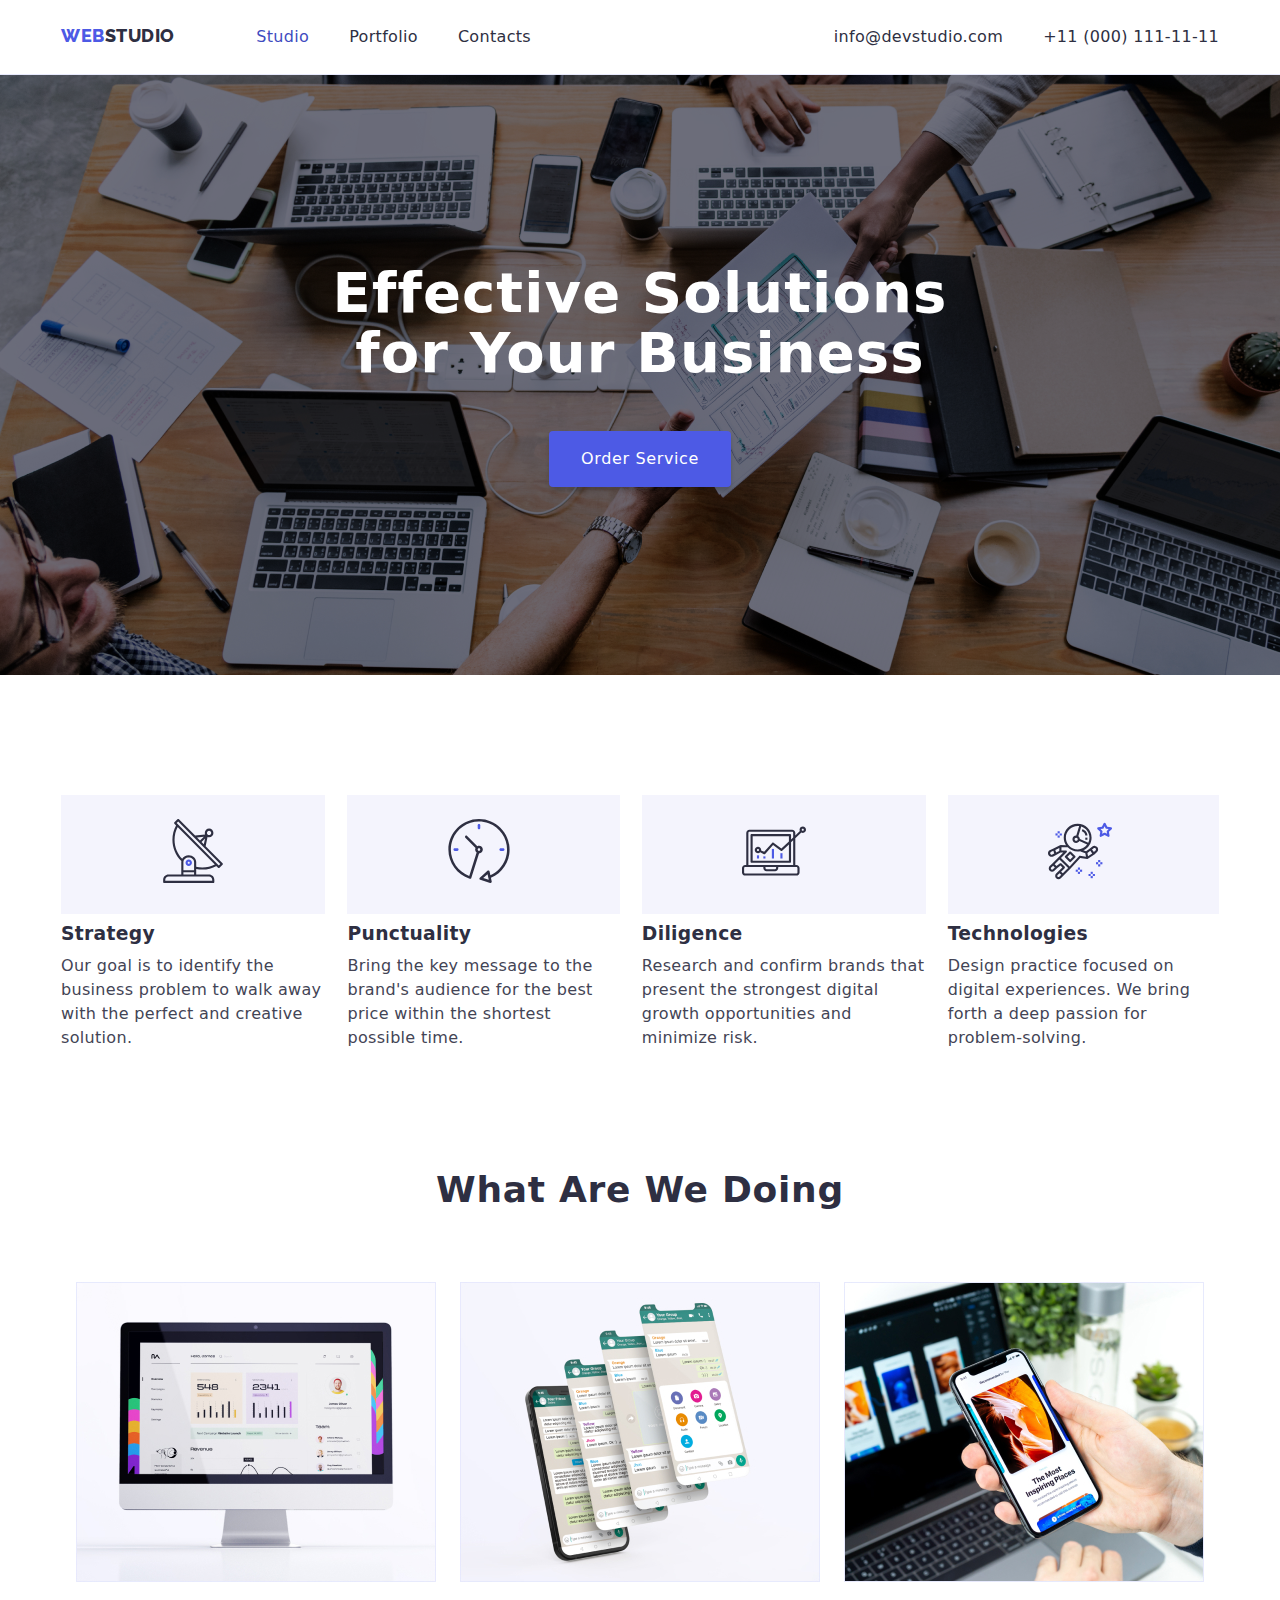
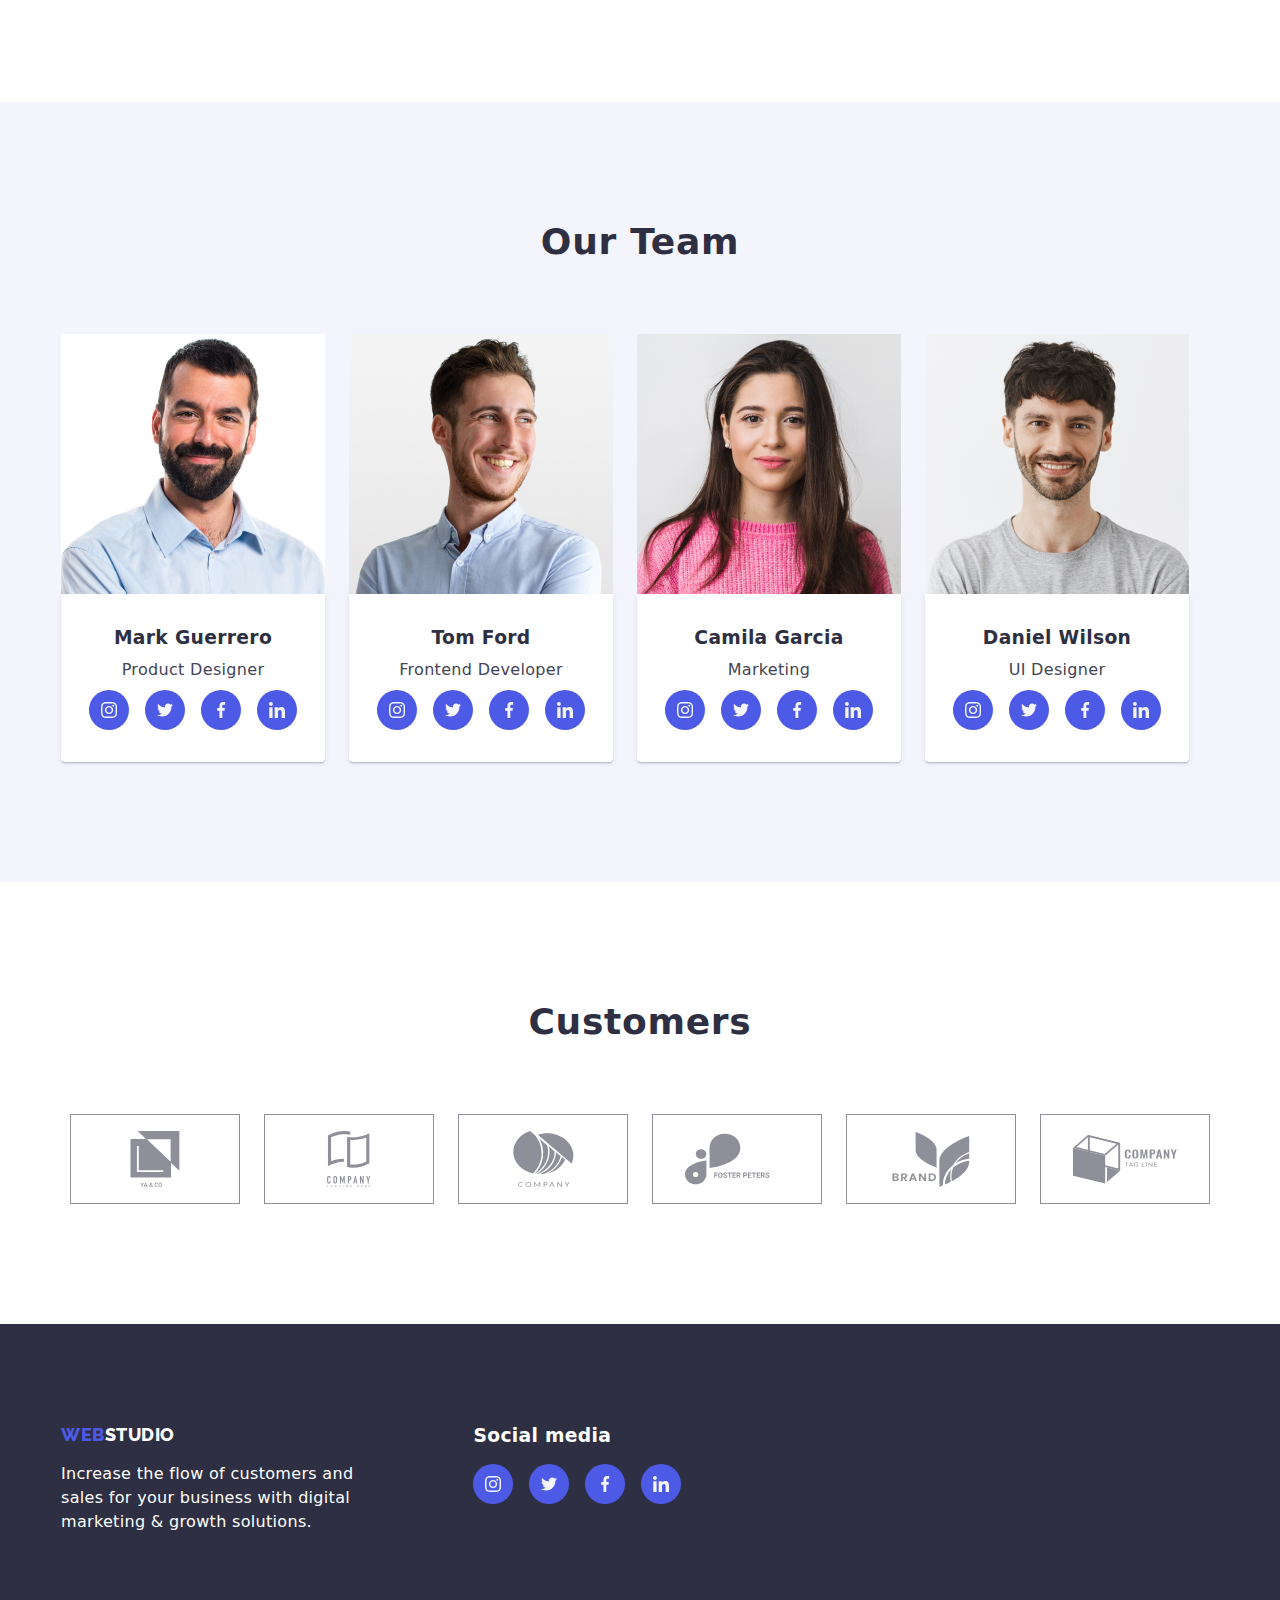
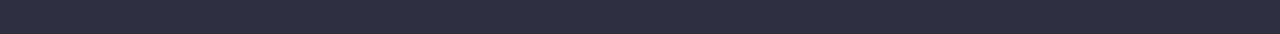
==== index.html @ fe4044b1 "reversion 1.1" ====
<!DOCTYPE html>

<html lang="en">
<head>
    <!-- CSS Style link -->
    <link rel="stylesheet" href="./css/styles.css" />
    <!-- «B13» All fonts and their variations are linked from Google Fonts Services -->
    <link href="https://fonts.googleapis.com/css2?family=Raleway:wght@800&family=Roboto:wght@400;500;700;900&display=swap" rel="stylesheet" />
    <link rel="stylesheet" href="https://cdnjs.cloudflare.com/ajax/libs/modern-normalize/1.0.0/modern-normalize.min.css"/>  
    <title>My Homework #4</title>
</head>
<body>
    <!-- This is the header tag that wraps the navigation options, web logo and  contacts info as well -->
    <header class="header">
        <div class="container container-header">
        <!-- Nav tag as well known as Navigation wrapper -->
        <nav>
            <!-- This is the LOGO usually used in image or text as well, clickable for homepage only  -->
            <a href="./index.html" class="logo"><span class="logo-colored">web</span><span>studio</span></a>
            <!-- This is navigation list or option is resposible for exploring the webpage -->
            <ul class="menu-nav list">
                <li><a href="./index.html" class="nav active">Studio</a></li><!-- class Active will be highlighted the current page-->
                <li><a href="./portfolio.html" class="nav">Portfolio</a></li>
                <li><a href="./" class="nav">Contacts</a></li><!-- Contact will be in default link -->
            </ul>
        </nav>
        <!-- 
            This the Contact links, mostly in the rightside of navigation, reponsible for 
            contacting email, telephone number, mobile number and 
            social media links(fb,twitter,instagram,etc) 
        -->
        <ul class="menu-contact list">
            <li><a href="mailto:info@devstudio.com" class="contact">info@devstudio.com</a></li>
            <li><a href="tel:+110001111111" class="contact">+11 (000) 111-11-11</a></li>
        </ul>    
        </div>
    </header>
    <!-- this is the Main tag that wraps the content of the webpage. -->
    <main>
        <!-- The main topic and content of the page -->
        <section class="hero-image">
            <div class="container container-hero">
                <!-- This is the heading 1 tag only use once. -->
                <h1 class="hero-top-banner">
                    Effective Solutions <br />
                    for Your Business
                </h1>
                <!-- This is the button tag. It has many action event for e.g. submitting your username and password-->
                <button type="button" class="btn-primary">Order Service</button>
            </div>
        </section>
        <section class="section">
            <div class="container">
            <!-- Section 1 of the content-->
            <ul class="feature-section list">
                <li>
                    <div class="feat-icon">
                        <svg class="icon icon-antenna-1" width="64" height="64">
                            <use xlink:href="./images/icon/advantage.svg#icon-antenna-1"></use>
                        </svg>
                    </div>
                    <h3>Strategy</h3>
                    <p class="feat-desc">
                        Our goal is to identify the business
                        problem to walk away with the 
                        perfect and creative solution. 
                    </p>    
                </li>
                <li>
                    <div class="feat-icon">
                        <svg class="icon icon-clock-1" width="64" height="64">
                            <use xlink:href="./images/icon/advantage.svg#icon-clock-1"></use>
                        </svg>
                    </div>
                    <h3>Punctuality</h3>
                    <p class="feat-desc">
                        Bring the key message to the 
                        brand's audience for the best price
                        within the shortest possible time.
                    </p>
                </li>
                <li>
                    <div class="feat-icon">
                        <svg class="icon icon-diagram-1" width="64" height="64">
                            <use xlink:href="./images/icon/advantage.svg#icon-diagram-1"></use>
                        </svg>
                    </div>
                    <h3>Diligence</h3>
                    <p class="feat-desc">
                        Research and confirm brands that 
                        present the strongest digital growth 
                        opportunities and minimize risk.
                    </p>
                </li>
                <li>
                    <div class="feat-icon">
                        <svg class="icon icon-astronaut-1" width="64" height="64">
                            <use xlink:href="./images/icon/advantage.svg#icon-astronaut-1"></use>
                        </svg>
                    </div>
                    <h3>Technologies</h3>
                    <p class="feat-desc">
                        Design practice focused on digital 
                        experiences. We bring forth a deep 
                        passion for problem-solving.
                    </p>
                </li>
            </ul>
            </div>
        </section>
        <section class="section section-attached">
            <div class="container">
            <h2 class="section-title">What Are We Doing</h2>
            <!-- This is list of images,All image are stored in root folder /images -->
            <ul class="card list">
                <li>
                    <img src="images/01monitor.jpg" alt="Monitor" width="360" />
                </li>
                <li>
                    <img src="images/02mobile.jpg" alt="Mobile" width="360" />
                </li>
                <li>
                    <img src="images/03mobileandlaptop.jpg" alt="Both" width="360"  />
                </li>
            </ul>
            </div>
        </section>
        <section class="section section-team">
            <div class="container">
            <h2 class="section-title">Our Team</h2>
            <ul class="team-card list">
                <li>
                    <img src="./images/04MarkGuerrero.jpg" alt="Mark's Photo" width="264">
                    <div class="card-content">
                        <h3 class="card-title">Mark Guerrero</h3>
                        <p class="card-text">
                            Product Designer
                        </p>
                        <ul class="socmed-list list">
                            <li>
                                <a href="./" class="socmed-icon">
                                    <svg class="icon icon-socmed">
                                        <use xlink:href="./images/icon/social-media.svg#icon-instagram-1"></use>
                                    </svg>
                                </a>
                            </li>
                            <li>
                                <a href="./" class="socmed-icon">
                                    <svg class="icon icon-socmed">
                                        <use xlink:href="./images/icon/social-media.svg#icon-twitter-1"></use>
                                    </svg>
                                </a>
                            </li>
                            <li>
                                <a href="./" class="socmed-icon">
                                    <svg class="icon icon-socmed">
                                        <use xlink:href="./images/icon/social-media.svg#icon-facebook-1"></use>
                                    </svg>
                                </a>
                            </li>
                            <li>
                                <a href="./" class="socmed-icon">
                                    <svg class="icon icon-socmed">
                                        <use xlink:href="./images/icon/social-media.svg#icon-linkedin-1"></use>
                                    </svg>
                                </a>
                            </li>
                        </ul>    
                    </div>
                </li>
                <li>
                    <img src="./images/05TomFord.jpg" alt="Tom's Photo" width="264" />
                    <div class="card-content">
                        <h3 class="card-title">Tom Ford</h3>
                        <p class="card-text">
                            Frontend Developer
                        </p>
                        <ul class="socmed-list list">
                            <li>
                                <a href="./" class="socmed-icon">
                                    <svg class="icon icon-socmed">
                                        <use xlink:href="./images/icon/social-media.svg#icon-instagram-1"></use>
                                    </svg>
                                </a>
                            </li>
                            <li>
                                <a href="./" class="socmed-icon">
                                    <svg class="icon icon-socmed">
                                        <use xlink:href="./images/icon/social-media.svg#icon-twitter-1"></use>
                                    </svg>
                                </a>
                            </li>
                            <li>
                                <a href="./" class="socmed-icon">
                                    <svg class="icon icon-socmed">
                                        <use xlink:href="./images/icon/social-media.svg#icon-facebook-1"></use>
                                    </svg>
                                </a>
                            </li>
                            <li>
                                <a href="./" class="socmed-icon">
                                    <svg class="icon icon-socmed">
                                        <use xlink:href="./images/icon/social-media.svg#icon-linkedin-1"></use>
                                    </svg>
                                </a>
                            </li>
                        </ul>        
                    </div>
                </li>
                <li>
                    <img src="./images/06CamilaGarcia.jpg" alt="Camila's Photo" width="264" />
                    <div class="card-content">
                        <h3 class="card-title">Camila Garcia</h3>
                        <p class="card-text">
                            Marketing
                        </p>
                        <ul class="socmed-list list">
                            <li>
                                <a href="./" class="socmed-icon">
                                    <svg class="icon icon-socmed">
                                        <use xlink:href="./images/icon/social-media.svg#icon-instagram-1"></use>
                                    </svg>
                                </a>
                            </li>
                            <li>
                                <a href="./" class="socmed-icon">
                                    <svg class="icon icon-socmed">
                                        <use xlink:href="./images/icon/social-media.svg#icon-twitter-1"></use>
                                    </svg>
                                </a>
                            </li>
                            <li>
                                <a href="./" class="socmed-icon">
                                    <svg class="icon icon-socmed">
                                        <use xlink:href="./images/icon/social-media.svg#icon-facebook-1"></use>
                                    </svg>
                                </a>
                            </li>
                            <li>
                                <a href="./" class="socmed-icon">
                                    <svg class="icon icon-socmed">
                                        <use xlink:href="./images/icon/social-media.svg#icon-linkedin-1"></use>
                                    </svg>
                                </a>
                            </li>
                        </ul>     
                    </div>
                </li>
                <li>
                    <img src="./images/07DanielWilson.jpg" alt="Daniel's Photo" width="264" />
                    <div class="card-content">
                        <h3 class="card-title">Daniel Wilson</h3>
                        <p class="card-text">
                        UI Designer
                        </p>
                        <ul class="socmed-list list">
                            <li>
                                <a href="./" class="socmed-icon">
                                    <svg class="icon icon-socmed">
                                        <use xlink:href="./images/icon/social-media.svg#icon-instagram-1"></use>
                                    </svg>
                                </a>
                            </li>
                            <li>
                                <a href="./" class="socmed-icon">
                                    <svg class="icon icon-socmed">
                                        <use xlink:href="./images/icon/social-media.svg#icon-twitter-1"></use>
                                    </svg>
                                </a>
                            </li>
                            <li>
                                <a href="./" class="socmed-icon">
                                    <svg class="icon icon-socmed">
                                        <use xlink:href="./images/icon/social-media.svg#icon-facebook-1"></use>
                                    </svg>
                                </a>
                            </li>
                            <li>
                                <a href="./" class="socmed-icon">
                                    <svg class="icon icon-socmed">
                                        <use xlink:href="./images/icon/social-media.svg#icon-linkedin-1"></use>
                                    </svg>
                                </a>
                            </li>
                        </ul>      
                    </div>
                </li>
            </ul>
            </div>
        </section>
        <section class="section">
            <div class="container">
                <h2 class="section-title">Customers</h2>
                <ul class="card list">
                    <li>
                        <a href="./" class="client-list">
                            <svg class="icon icon-client">
                                <use xlink:href="./images/icon/clients.svg#icon-client-1"></use>
                            </svg>
                        </a>
                    </li> 
                    <li>
                         <a href="./" class="client-list">
                            <svg class="icon icon-client">
                                <use xlink:href="./images/icon/clients.svg#icon-client-2"></use>
                            </svg>
                        </a>
                    </li> 
                    <li>
                        <a href="./" class="client-list">
                            <svg class="icon icon-client">
                                <use xlink:href="./images/icon/clients.svg#icon-client-3"></use>
                            </svg>
                        </a>
                    </li> 
                    <li>
                        <a href="./" class="client-list">
                            <svg class="icon icon-client">
                                <use xlink:href="./images/icon/clients.svg#icon-client-4"></use>
                            </svg>
                        </a>
                    </li> 
                    <li>
                        <a href="./" class="client-list">
                            <svg class="icon icon-client">
                                <use xlink:href="./images/icon/clients.svg#icon-client-5"></use>
                            </svg>
                        </a>
                    </li> 
                    <li>
                        <a href="./" class="client-list">
                            <svg class="icon icon-client">
                                <use xlink:href="./images/icon/clients.svg#icon-client-6"></use>
                            </svg>
                        </a>
                    </li>
                </ul>
            </div>
        </section>
    </main>
    <!-- This is the footer tag that wraps the logo, contact info, costumer services, FAQ etc. -->
    <footer class="footer">
        <div class="container container-footer">
            <div class="footer-box">
                <a href="./index.html" class="logo"><span class="logo-colored">web</span><span>studio</span></a>
                <p>
                    Increase the flow of customers and <br />
                    sales for your business with digital <br />
                    marketing & growth solutions.
                </p>
            </div>
            <div class="footer-box">
                <h3>Social media</h3>
                <ul class="socmed-footer socmed-list list">
                    <li>
                        <a href="./" class="socmed-icon">
                            <svg class="icon icon-socmed">
                                <use xlink:href="./images/icon/social-media.svg#icon-instagram-1"></use>
                            </svg>
                        </a>
                    </li>
                    <li>
                        <a href="./" class="socmed-icon">
                            <svg class="icon icon-socmed">
                                <use xlink:href="./images/icon/social-media.svg#icon-twitter-1"></use>
                            </svg>
                        </a>
                    </li>
                    <li>
                        <a href="./" class="socmed-icon">
                            <svg class="icon icon-socmed">
                                <use xlink:href="./images/icon/social-media.svg#icon-facebook-1"></use>
                            </svg>
                        </a>
                    </li>
                    <li>
                        <a href="./" class="socmed-icon">
                            <svg class="icon icon-socmed">
                                <use xlink:href="./images/icon/social-media.svg#icon-linkedin-1"></use>
                            </svg>
                        </a>
                    </li>
                </ul>    
            </div>
        </div>
    </footer>
</body>
</html>
---- css/styles.css ----
/*Declaration of Variables*/
*:root {
    --default-color : #2E2F42;
    --secondary-color: #FFFFFF;
    --third-color:#4D5AE5;
    --fouth-color: #F4F4FD;
    --fifth-color:#E7E9FC;
    --sixth-color:#404BBF;
    --seventh-color:#434455;
    --theme-color: #2E2F42;
    --hero-cover: rgba(46, 47, 66, 0.70);
    --eight-color: #8E8F99;
}

/* default */
h1,h2,h3,h4,h5,h6,p { margin: 0;}
html { box-sizing: border-box;}
*,*::after,*::before { box-sizing: inherit;}
img { display: block; max-width: 100%; height: auto;}
.list { list-style: none; padding: 0; margin: 0;}

/* body */
body {
    font-size: 16px;
    font-family: 'Roboto' , sans-serif;
    color: var(--default-color,#2E2F42);
    font-style: normal;
    font-weight: 400;
    line-height: 24px;
    letter-spacing: 0.32px;
}

/* Classes */
.logo {
    color: inherit;
    font-size: 18px;
    font-family: 'Raleway', sans-serif;
    font-weight: 800;
    line-height: 21px;
    letter-spacing: 0.54px;
    text-transform: uppercase;
}
.logo-colored {
    color: var(--third-color);
}
.logo, 
.nav, 
.contact {
    text-decoration: none;
    line-height: 1.2;
    cursor: pointer;
}
.menu-nav {
    margin-left: 76px;
}
.nav{
    color: var(--default-color);
    display: block;
    padding: 25px 0;
    font-weight: 500;
    line-height: 24px;
    letter-spacing: 0.32px;
}
.contact{
    color: var(--default-color);
    display: block;
    padding: 25px 0;
    line-height: 24px;
    letter-spacing: 0.32px;
}
.hero-image {
    background-color: var(--hero-cover);
    background-blend-mode: multiply;
    background-image: url("../images/people-office-1.jpg");
    color: var(--secondary-color);
}
.hero-top-banner{
    font-size: 56px;
    font-weight: 700;
    line-height: 60px;
    letter-spacing: 1.12px;
    text-align: center;

    display: flex;
    flex-direction: column;
}
.feat-title, .card-title {
    text-align: center;
}
.feat-desc {
    margin-top: 8px;
    color:var(--seventh-color);
    line-height: 24px;
}
.section-title {
    font-size: 36px;
    font-weight: 700;
    line-height: 40px;
    text-align: center;
    letter-spacing: 0.72px;
    text-transform: capitalize;
}
.btn-primary,
.filter-btn{
    font-weight: 500;
    line-height: 1.5;
    border-radius: 4px;
    border: 1px solid var(--fifth-color);
    border: 0;
}
.btn-primary{
    color: var(--secondary-color);
    background-color: var(--third-color);
    font-weight: 500;
    line-height: 24px;
    letter-spacing: 0.64px;

    display: inline-flex;
    padding: 16px 32px;
    align-items: flex-start;
    gap: 10px;

    border-radius: 4px;
    box-shadow: 0px 4px 4px 0px rgba(0, 0, 0, 0.15);
}
.filter-btn{
    color: var(--third-color);
    background-color: var(--fouth-color);
    border: 1px solid var(--fifth-color);

    padding: 12px 24px;
}
.proj-cardlist {
    display: flex;
    flex-direction: column;
    text-decoration: none;
    color: inherit;
}
.card-text{
    color:var(--seventh-color);
}
.section-team{
    background-color: var(--fouth-color);
}
.footer{
    background-color: var(--theme-color);
    color: var(--secondary-color);
}

/* pseudo-elements */
.menu-nav .nav:focus,
.menu-nav .nav:hover{
    color: var(--sixth-color);
}
.menu-contact .contact:hover,
.menu-contact .contact:focus,
.menu-nav .nav.active{
    color: var(--sixth-color);
}
.btn-primary:hover,
.filters .filter-btn:hover{
    box-shadow: 
    0px 2px 2px 0px rgba(0, 0, 0, 0.12),
    0px 2px 1px 0px rgba(0, 0, 0, 0.08), 
    0px 3px 1px 0px rgba(0, 0, 0, 0.10);
    color: var(--secondary-color, #FFFFFF);
    background-color: var(--sixth-color, #404BBF);
    cursor: pointer;
}
.btn-primary:focus,
.filters .filter-btn:focus{
    box-shadow: 
    0px 2px 2px 0px rgba(0, 0, 0, 0.12),
    0px 2px 1px 0px rgba(0, 0, 0, 0.08), 
    0px 3px 1px 0px rgba(0, 0, 0, 0.10);
    color: var(--secondary-color, #FFFFFF);
    background-color: var(--third-color);
}
.filters .filter-btn.active {
    color: var(--secondary-color);
    background-color: var(--third-color);
}
.proj-cardlist:hover {
    box-shadow: 
    0px 2px 1px 0px rgba(46, 47, 66, 0.08), 
    0px 1px 1px 0px rgba(46, 47, 66, 0.16), 
    0px 1px 6px 0px rgba(46, 47, 66, 0.08);
}
.socmed-icon:hover {
    background-color: var(--sixth-color);
}
.socmed-icon:active {
    background-color: var(--third-color);
}
.client-list:hover  {
    border-color: var(--sixth-color);
    fill: var(--sixth-color);
}
/* container, alignment and resizing */
.centered-list {
    margin: 0 auto;
}
.container {
    width: 1200px;
    padding: 0 21px;
    margin: 0 auto;
}
.header{
    border-bottom: 1px solid var(--fifth-color);
}
.menu-nav,
.menu-contact {
    display: inline-flex;
    align-items: center;
    gap: 40px;
}
.menu-nav {
    margin-left: 76px;
}
.container-header {
    display: flex;
    justify-content: space-between;
}
.btn-primary {
    margin-top: 48px;
}
.hero-image {
    padding: 188px 0;
    text-align: center;
}
.section{
    padding: 120px 0;
}
.feature-section {
    display: flex;
    gap: 22px;
}

.section-attached{
    padding-top: 0;
}
.card {
    display: flex;
    justify-content: center;
    align-items: center;
    gap: 24px;
    margin-top: 72px;
}
.team-card {
    margin-top: 72px;
    display: flex;
    gap: 24px;
}
.card-content{
    border-radius: 0px 0px 4px 4px;
    background: var(--secondary-color, #FFF);
    box-shadow: 
    0px 2px 1px 0px rgba(46, 47, 66, 0.08), 
    0px 1px 1px 0px rgba(46, 47, 66, 0.16), 
    0px 1px 6px 0px rgba(46, 47, 66, 0.08);
    padding: 32px 0;
    display: flex;
    flex-direction: column;
    align-items: center;
    gap: 8px;
}
.container-category{
    text-align: center;
}
.filters {
    display: inline-flex;
    align-items: flex-start;
    gap: 24px;
    margin-bottom: 70px;
}
.project-card {
    display: flex;
    justify-content: space-between;
    flex-wrap: wrap;
    gap: 48px 24px;
}
.proj-cardwrap {
    padding: 32px 16px;
    border-top: 0;
    text-align: left;
    border: 1px solid var(--fifth-color);
    background: var(--secondary-color);
}
.footer {
    padding: 100px 0;
}
.container-footer {
    display: flex;
    justify-content: left;
    gap: 120px;
}
.footer-box {
    display: flex;
    flex-direction: column;
    row-gap: 16px;
}
/* social media link icon etc. */
.feat-icon {
    margin-bottom: 8px;
    padding: 24px 100px;
    background-color: var(--fouth-color);
}
.socmed-list{
    display: flex;
    gap: 16px;
}
.icon-socmed {
    height: 16px;
    width: 16px;
}
.socmed-icon{
    display: flex;
    padding: 12px;
    border-radius: 50%;
    background-color: var(--third-color);
}
.icon {
    display: inline-block;
    stroke-width: 0;
    stroke: currentColor;
}
.icon-client {
    width: 104px;
    height: 56px;
}
.client-list {
    border: 1px solid var(--eight-color);
    fill: var(--eight-color);
    padding: 16px 32px;
    display: flex;
}
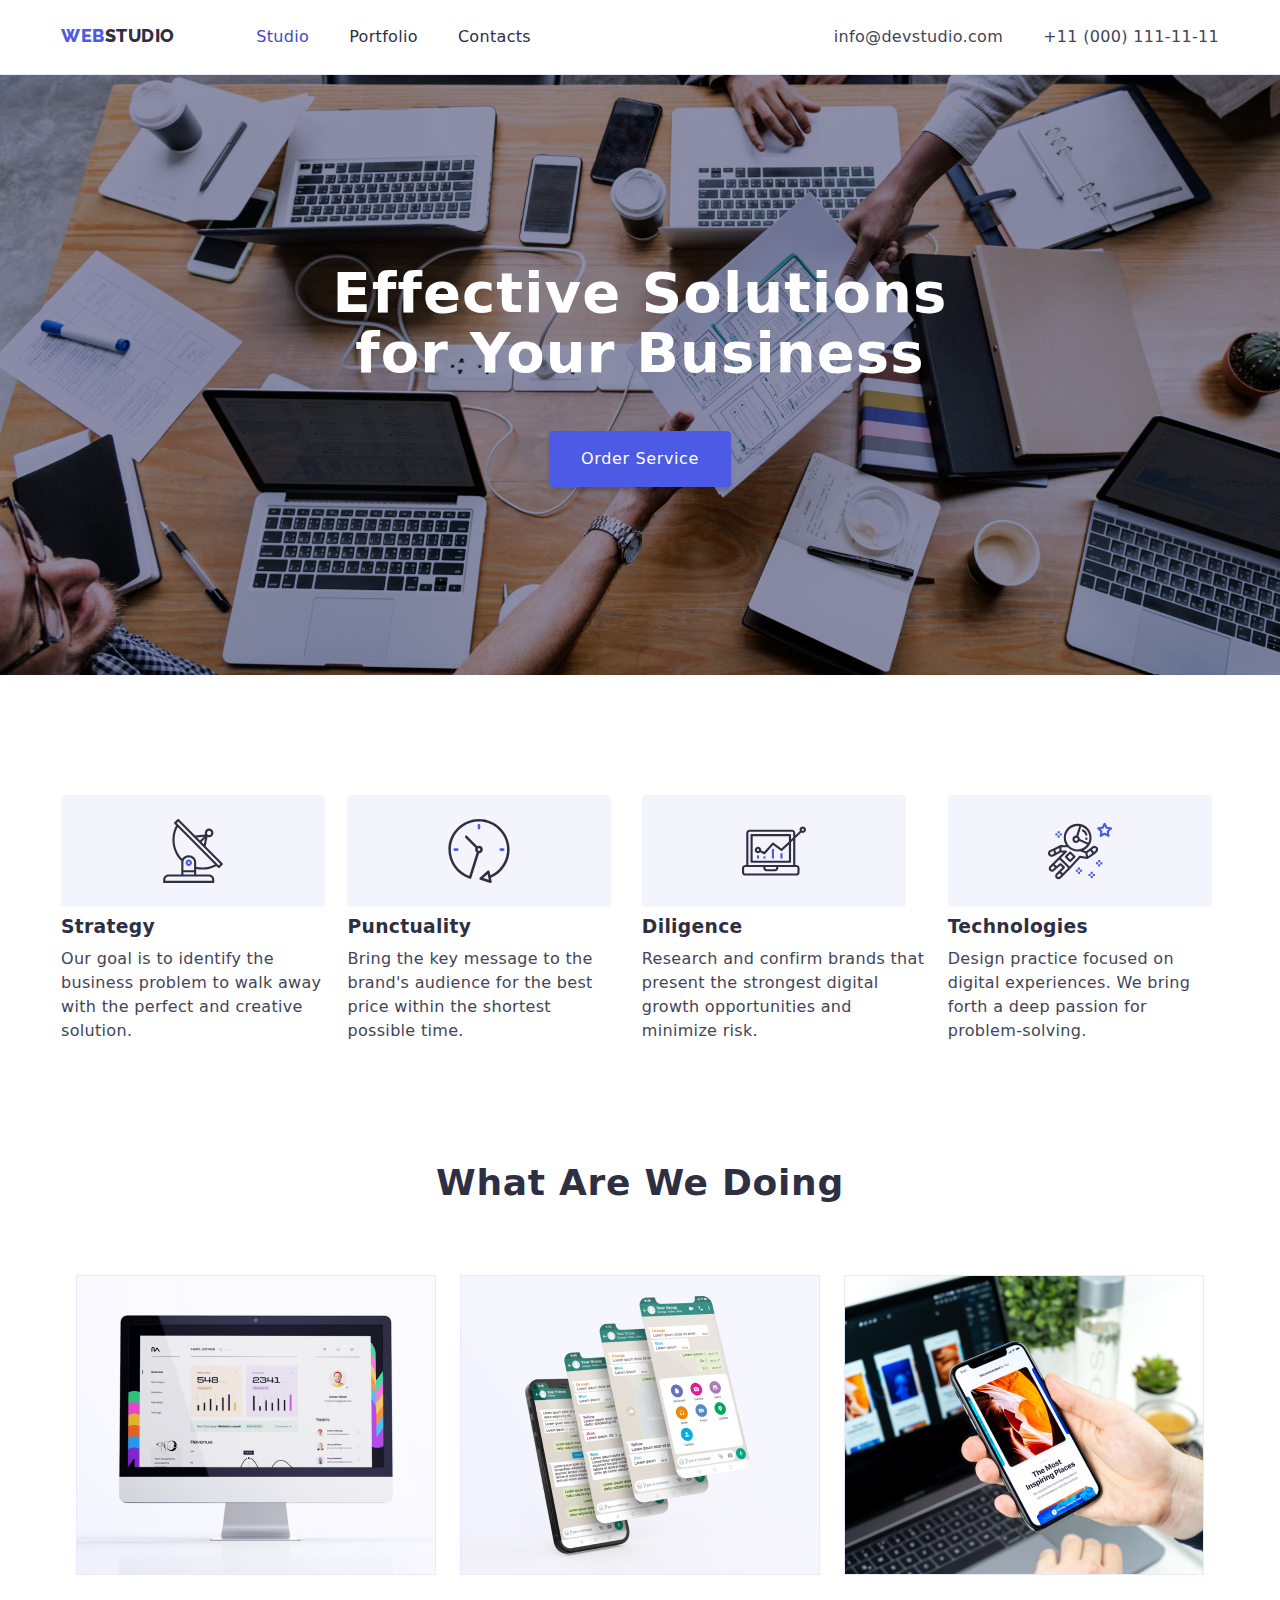
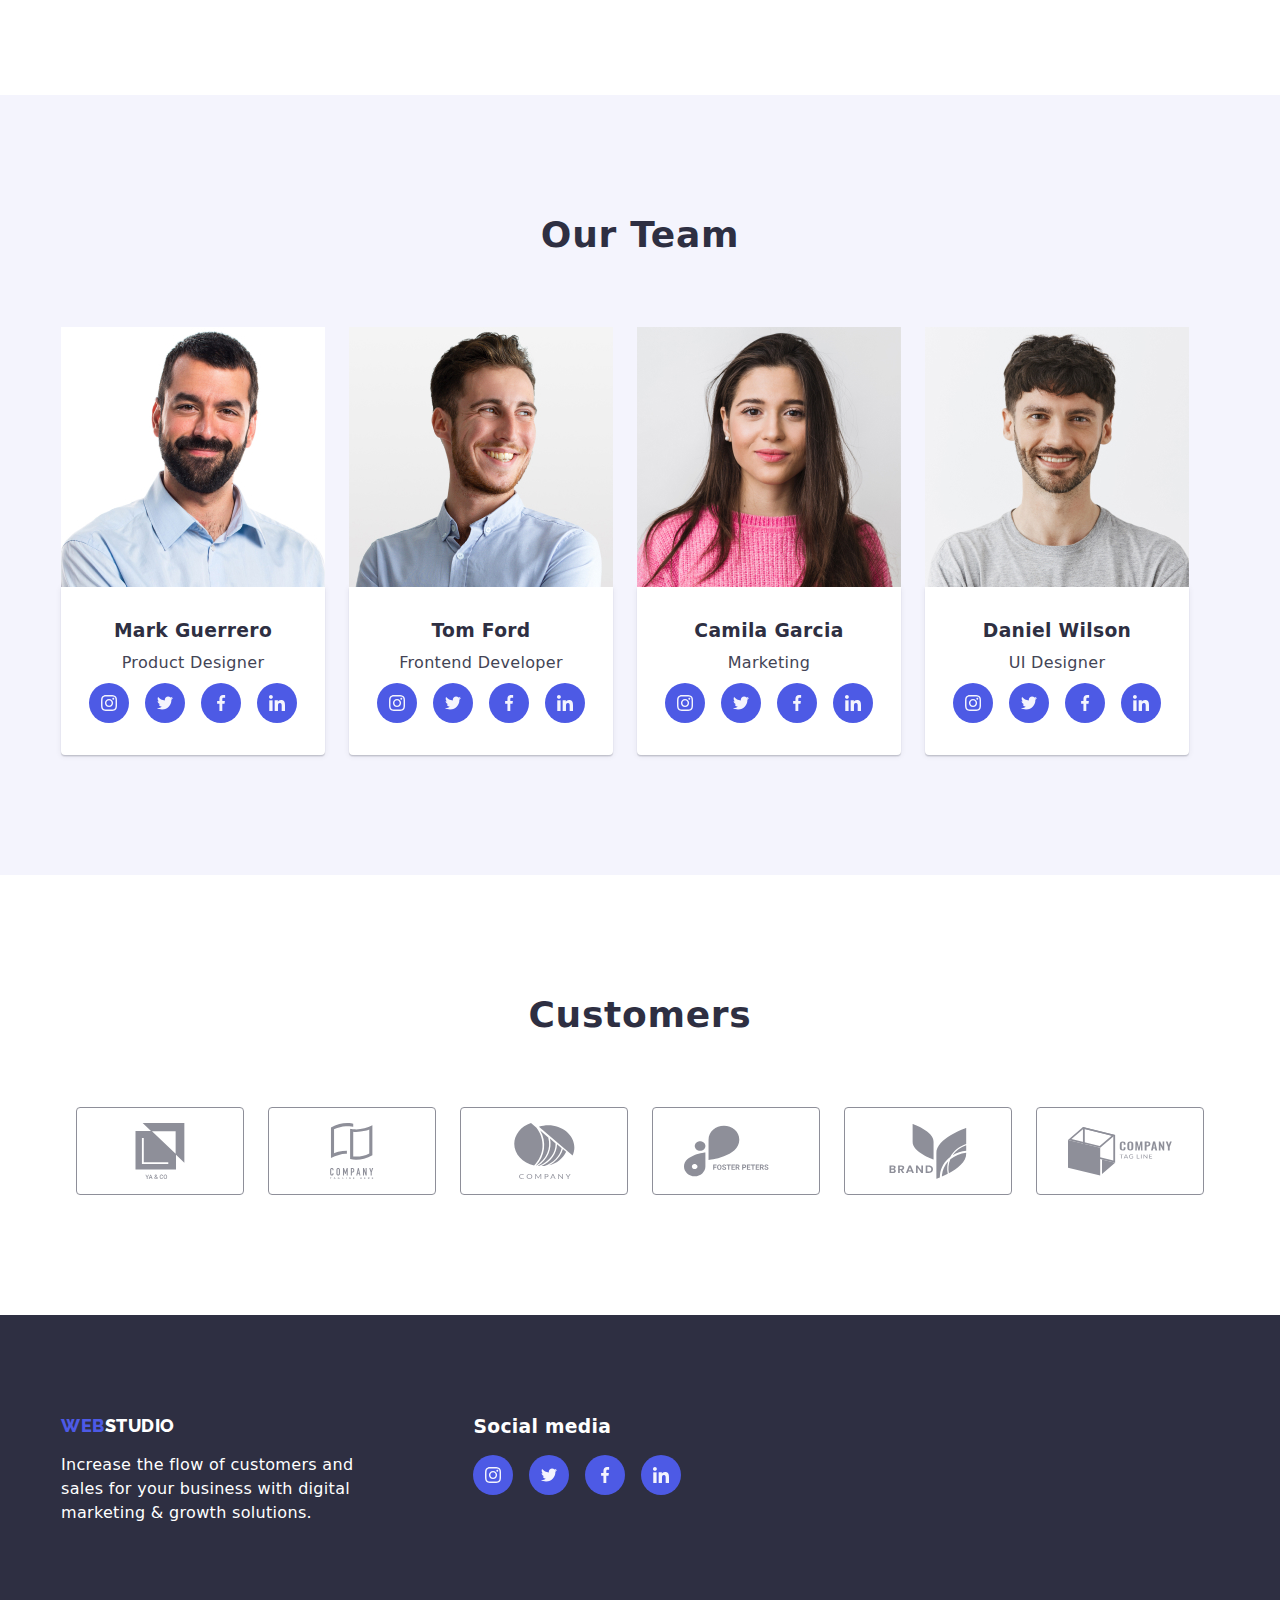
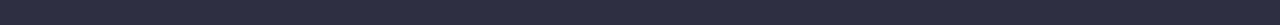
==== commit 5489f05c: "v.2.0 update" ====
--- a/index.html
+++ b/index.html
@@ -138,28 +138,28 @@
                         </p>
                         <ul class="socmed-list list">
                             <li>
-                                <a href="./" class="socmed-icon">
+                                <a href="https://instagram.com/" class="socmed-icon">
                                     <svg class="icon icon-socmed">
                                         <use xlink:href="./images/icon/social-media.svg#icon-instagram-1"></use>
                                     </svg>
                                 </a>
                             </li>
                             <li>
-                                <a href="./" class="socmed-icon">
+                                <a href="https://twitter.com/" class="socmed-icon">
                                     <svg class="icon icon-socmed">
                                         <use xlink:href="./images/icon/social-media.svg#icon-twitter-1"></use>
                                     </svg>
                                 </a>
                             </li>
                             <li>
-                                <a href="./" class="socmed-icon">
+                                <a href="https://facebook.com/" class="socmed-icon">
                                     <svg class="icon icon-socmed">
                                         <use xlink:href="./images/icon/social-media.svg#icon-facebook-1"></use>
                                     </svg>
                                 </a>
                             </li>
                             <li>
-                                <a href="./" class="socmed-icon">
+                                <a href="https://linkedin.com/" class="socmed-icon">
                                     <svg class="icon icon-socmed">
                                         <use xlink:href="./images/icon/social-media.svg#icon-linkedin-1"></use>
                                     </svg>
@@ -177,34 +177,34 @@
                         </p>
                         <ul class="socmed-list list">
                             <li>
-                                <a href="./" class="socmed-icon">
+                                <a href="https://instagram.com/" class="socmed-icon">
                                     <svg class="icon icon-socmed">
                                         <use xlink:href="./images/icon/social-media.svg#icon-instagram-1"></use>
                                     </svg>
                                 </a>
                             </li>
                             <li>
-                                <a href="./" class="socmed-icon">
+                                <a href="https://twitter.com/" class="socmed-icon">
                                     <svg class="icon icon-socmed">
                                         <use xlink:href="./images/icon/social-media.svg#icon-twitter-1"></use>
                                     </svg>
                                 </a>
                             </li>
                             <li>
-                                <a href="./" class="socmed-icon">
+                                <a href="https://facebook.com/" class="socmed-icon">
                                     <svg class="icon icon-socmed">
                                         <use xlink:href="./images/icon/social-media.svg#icon-facebook-1"></use>
                                     </svg>
                                 </a>
                             </li>
                             <li>
-                                <a href="./" class="socmed-icon">
+                                <a href="https://linkedin.com/" class="socmed-icon">
                                     <svg class="icon icon-socmed">
                                         <use xlink:href="./images/icon/social-media.svg#icon-linkedin-1"></use>
                                     </svg>
                                 </a>
                             </li>
-                        </ul>        
+                        </ul>    
                     </div>
                 </li>
                 <li>
@@ -216,34 +216,34 @@
                         </p>
                         <ul class="socmed-list list">
                             <li>
-                                <a href="./" class="socmed-icon">
+                                <a href="https://instagram.com/" class="socmed-icon">
                                     <svg class="icon icon-socmed">
                                         <use xlink:href="./images/icon/social-media.svg#icon-instagram-1"></use>
                                     </svg>
                                 </a>
                             </li>
                             <li>
-                                <a href="./" class="socmed-icon">
+                                <a href="https://twitter.com/" class="socmed-icon">
                                     <svg class="icon icon-socmed">
                                         <use xlink:href="./images/icon/social-media.svg#icon-twitter-1"></use>
                                     </svg>
                                 </a>
                             </li>
                             <li>
-                                <a href="./" class="socmed-icon">
+                                <a href="https://facebook.com/" class="socmed-icon">
                                     <svg class="icon icon-socmed">
                                         <use xlink:href="./images/icon/social-media.svg#icon-facebook-1"></use>
                                     </svg>
                                 </a>
                             </li>
                             <li>
-                                <a href="./" class="socmed-icon">
+                                <a href="https://linkedin.com/" class="socmed-icon">
                                     <svg class="icon icon-socmed">
                                         <use xlink:href="./images/icon/social-media.svg#icon-linkedin-1"></use>
                                     </svg>
                                 </a>
                             </li>
-                        </ul>     
+                        </ul>
                     </div>
                 </li>
                 <li>
@@ -255,34 +255,34 @@
                         </p>
                         <ul class="socmed-list list">
                             <li>
-                                <a href="./" class="socmed-icon">
+                                <a href="https://instagram.com/" class="socmed-icon">
                                     <svg class="icon icon-socmed">
                                         <use xlink:href="./images/icon/social-media.svg#icon-instagram-1"></use>
                                     </svg>
                                 </a>
                             </li>
                             <li>
-                                <a href="./" class="socmed-icon">
+                                <a href="https://twitter.com/" class="socmed-icon">
                                     <svg class="icon icon-socmed">
                                         <use xlink:href="./images/icon/social-media.svg#icon-twitter-1"></use>
                                     </svg>
                                 </a>
                             </li>
                             <li>
-                                <a href="./" class="socmed-icon">
+                                <a href="https://facebook.com/" class="socmed-icon">
                                     <svg class="icon icon-socmed">
                                         <use xlink:href="./images/icon/social-media.svg#icon-facebook-1"></use>
                                     </svg>
                                 </a>
                             </li>
                             <li>
-                                <a href="./" class="socmed-icon">
+                                <a href="https://linkedin.com/" class="socmed-icon">
                                     <svg class="icon icon-socmed">
                                         <use xlink:href="./images/icon/social-media.svg#icon-linkedin-1"></use>
                                     </svg>
                                 </a>
                             </li>
-                        </ul>      
+                        </ul>
                     </div>
                 </li>
             </ul>
@@ -353,28 +353,28 @@
                 <h3>Social media</h3>
                 <ul class="socmed-footer socmed-list list">
                     <li>
-                        <a href="./" class="socmed-icon">
+                        <a href="https://instagram.com/" class="socmed-icon">
                             <svg class="icon icon-socmed">
                                 <use xlink:href="./images/icon/social-media.svg#icon-instagram-1"></use>
                             </svg>
                         </a>
                     </li>
                     <li>
-                        <a href="./" class="socmed-icon">
+                        <a href="https://twitter.com/" class="socmed-icon">
                             <svg class="icon icon-socmed">
                                 <use xlink:href="./images/icon/social-media.svg#icon-twitter-1"></use>
                             </svg>
                         </a>
                     </li>
                     <li>
-                        <a href="./" class="socmed-icon">
+                        <a href="https://facebook.com/" class="socmed-icon">
                             <svg class="icon icon-socmed">
                                 <use xlink:href="./images/icon/social-media.svg#icon-facebook-1"></use>
                             </svg>
                         </a>
                     </li>
                     <li>
-                        <a href="./" class="socmed-icon">
+                        <a href="https://linkedin.com/" class="socmed-icon">
                             <svg class="icon icon-socmed">
                                 <use xlink:href="./images/icon/social-media.svg#icon-linkedin-1"></use>
                             </svg>
--- a/css/styles.css
+++ b/css/styles.css
@@ -62,7 +62,7 @@
     letter-spacing: 0.32px;
 }
 .contact{
-    color: var(--default-color);
+    color: var(--seventh-color);
     display: block;
     padding: 25px 0;
     line-height: 24px;
@@ -70,7 +70,7 @@
 }
 .hero-image {
     background-color: var(--hero-cover);
-    background-blend-mode: multiply;
+    background-blend-mode: overlay;
     background-image: url("../images/people-office-1.jpg");
     color: var(--secondary-color);
 }
@@ -127,7 +127,8 @@
     color: var(--third-color);
     background-color: var(--fouth-color);
     border: 1px solid var(--fifth-color);
-
+    
+    cursor: pointer;
     padding: 12px 24px;
 }
 .proj-cardlist {
@@ -158,17 +159,19 @@
     color: var(--sixth-color);
 }
 .btn-primary:hover,
-.filters .filter-btn:hover{
+.filter-btn:hover,
+.filter-btn.active{
+    border-color: var(--third-color);
     box-shadow: 
     0px 2px 2px 0px rgba(0, 0, 0, 0.12),
     0px 2px 1px 0px rgba(0, 0, 0, 0.08), 
     0px 3px 1px 0px rgba(0, 0, 0, 0.10);
     color: var(--secondary-color, #FFFFFF);
     background-color: var(--sixth-color, #404BBF);
-    cursor: pointer;
 }
 .btn-primary:focus,
-.filters .filter-btn:focus{
+.filter-btn:focus{
+    border-color: var(--third-color);
     box-shadow: 
     0px 2px 2px 0px rgba(0, 0, 0, 0.12),
     0px 2px 1px 0px rgba(0, 0, 0, 0.08), 
@@ -176,30 +179,25 @@
     color: var(--secondary-color, #FFFFFF);
     background-color: var(--third-color);
 }
-.filters .filter-btn.active {
-    color: var(--secondary-color);
-    background-color: var(--third-color);
-}
 .proj-cardlist:hover {
     box-shadow: 
     0px 2px 1px 0px rgba(46, 47, 66, 0.08), 
     0px 1px 1px 0px rgba(46, 47, 66, 0.16), 
     0px 1px 6px 0px rgba(46, 47, 66, 0.08);
 }
-.socmed-icon:hover {
+.socmed-icon:hover,
+.socmed-icon:focus {
     background-color: var(--sixth-color);
 }
 .socmed-icon:active {
     background-color: var(--third-color);
 }
-.client-list:hover  {
+.client-list:hover,
+.client-list:focus  {
     border-color: var(--sixth-color);
     fill: var(--sixth-color);
 }
 /* container, alignment and resizing */
-.centered-list {
-    margin: 0 auto;
-}
 .container {
     width: 1200px;
     padding: 0 21px;
@@ -281,9 +279,9 @@
 }
 .proj-cardwrap {
     padding: 32px 16px;
-    border-top: 0;
+    border: 1px solid var(--fifth-color);
+    border-top: none;
     text-align: left;
-    border: 1px solid var(--fifth-color);
     background: var(--secondary-color);
 }
 .footer {
@@ -302,7 +300,12 @@
 /* social media link icon etc. */
 .feat-icon {
     margin-bottom: 8px;
-    padding: 24px 100px;
+    width: 264px;
+    height: 112px;
+    align-items: center;
+    justify-content: center;
+    border-radius: 4px;
+    display: flex;
     background-color: var(--fouth-color);
 }
 .socmed-list{
@@ -315,7 +318,10 @@
 }
 .socmed-icon{
     display: flex;
-    padding: 12px;
+    width: 40px;
+    height: 40px;
+    align-items: center;
+    justify-content: center;
     border-radius: 50%;
     background-color: var(--third-color);
 }
@@ -329,8 +335,12 @@
     height: 56px;
 }
 .client-list {
+    display: flex;
+    width: 168px;
+    height: 88px;
+    align-items: center;
+    justify-content: center;
+    fill: var(--eight-color);
+    border-radius: 4px;
     border: 1px solid var(--eight-color);
-    fill: var(--eight-color);
-    padding: 16px 32px;
-    display: flex;
 }